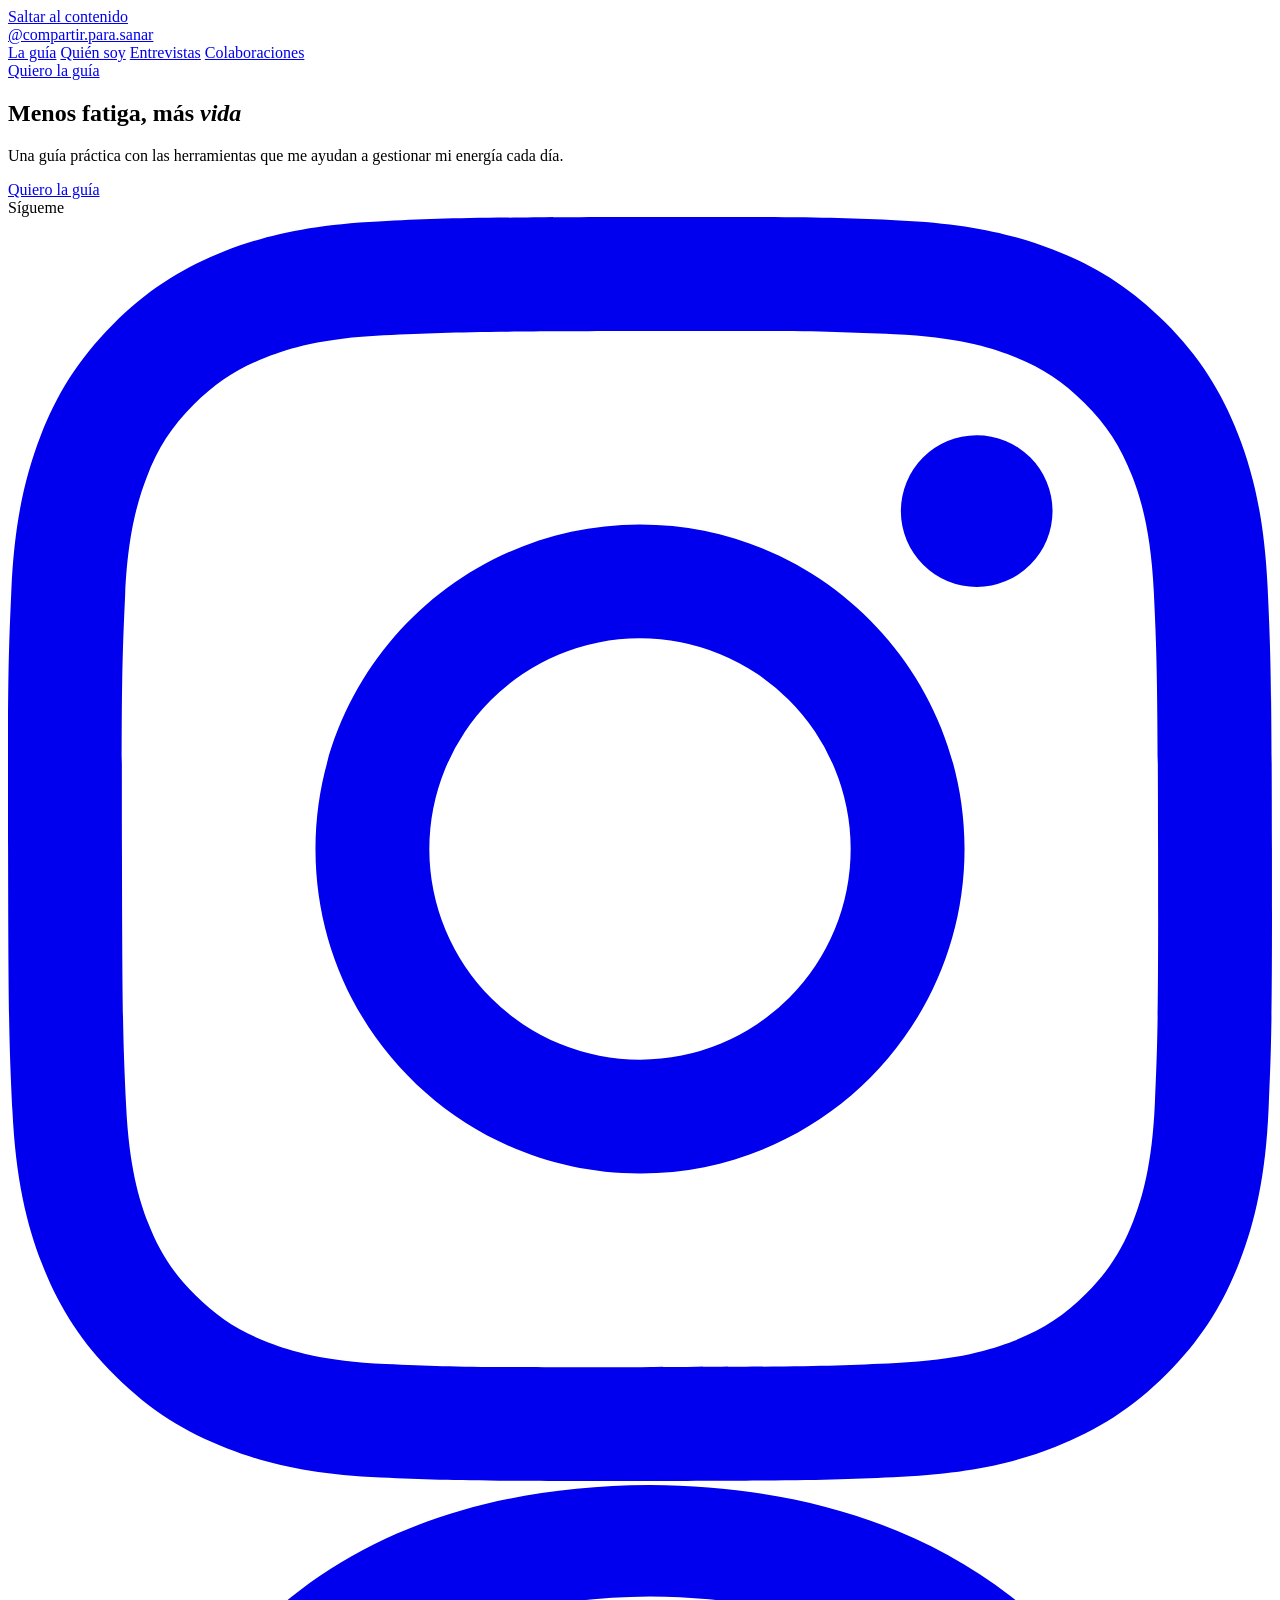
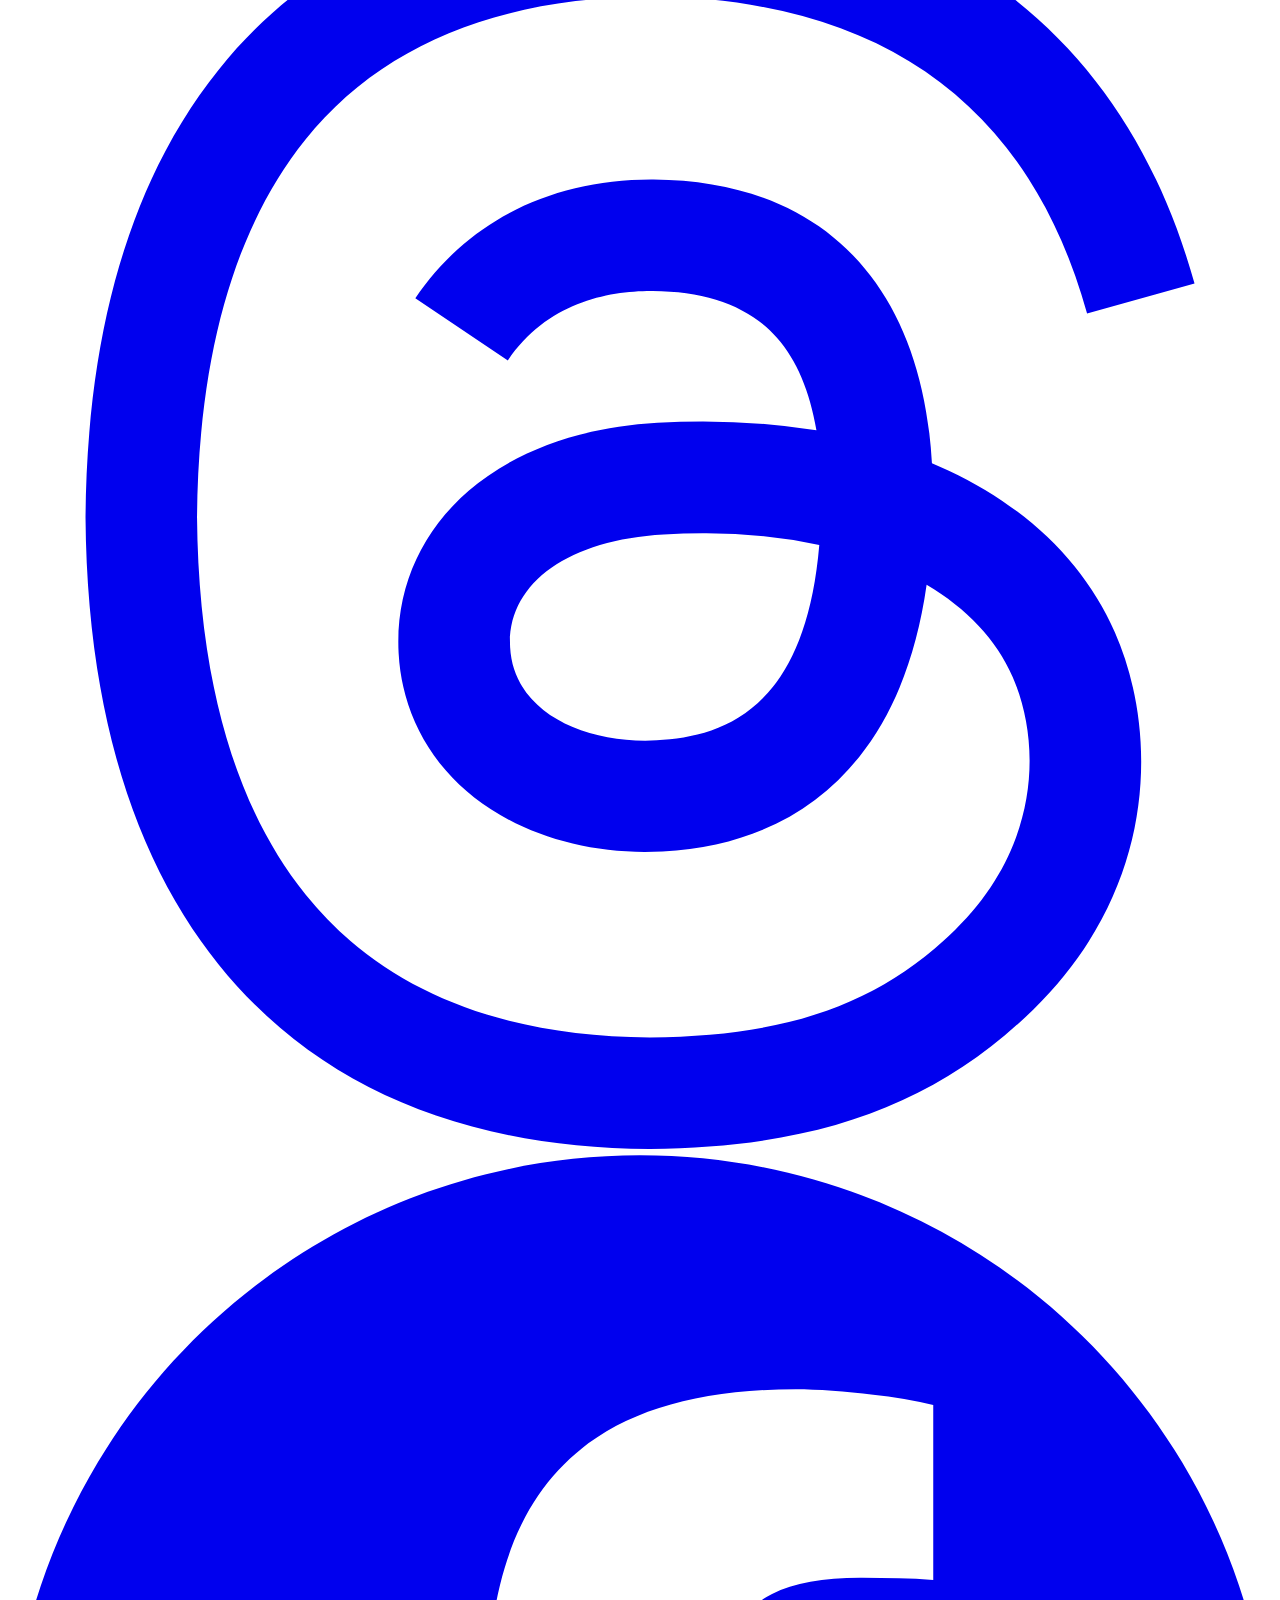
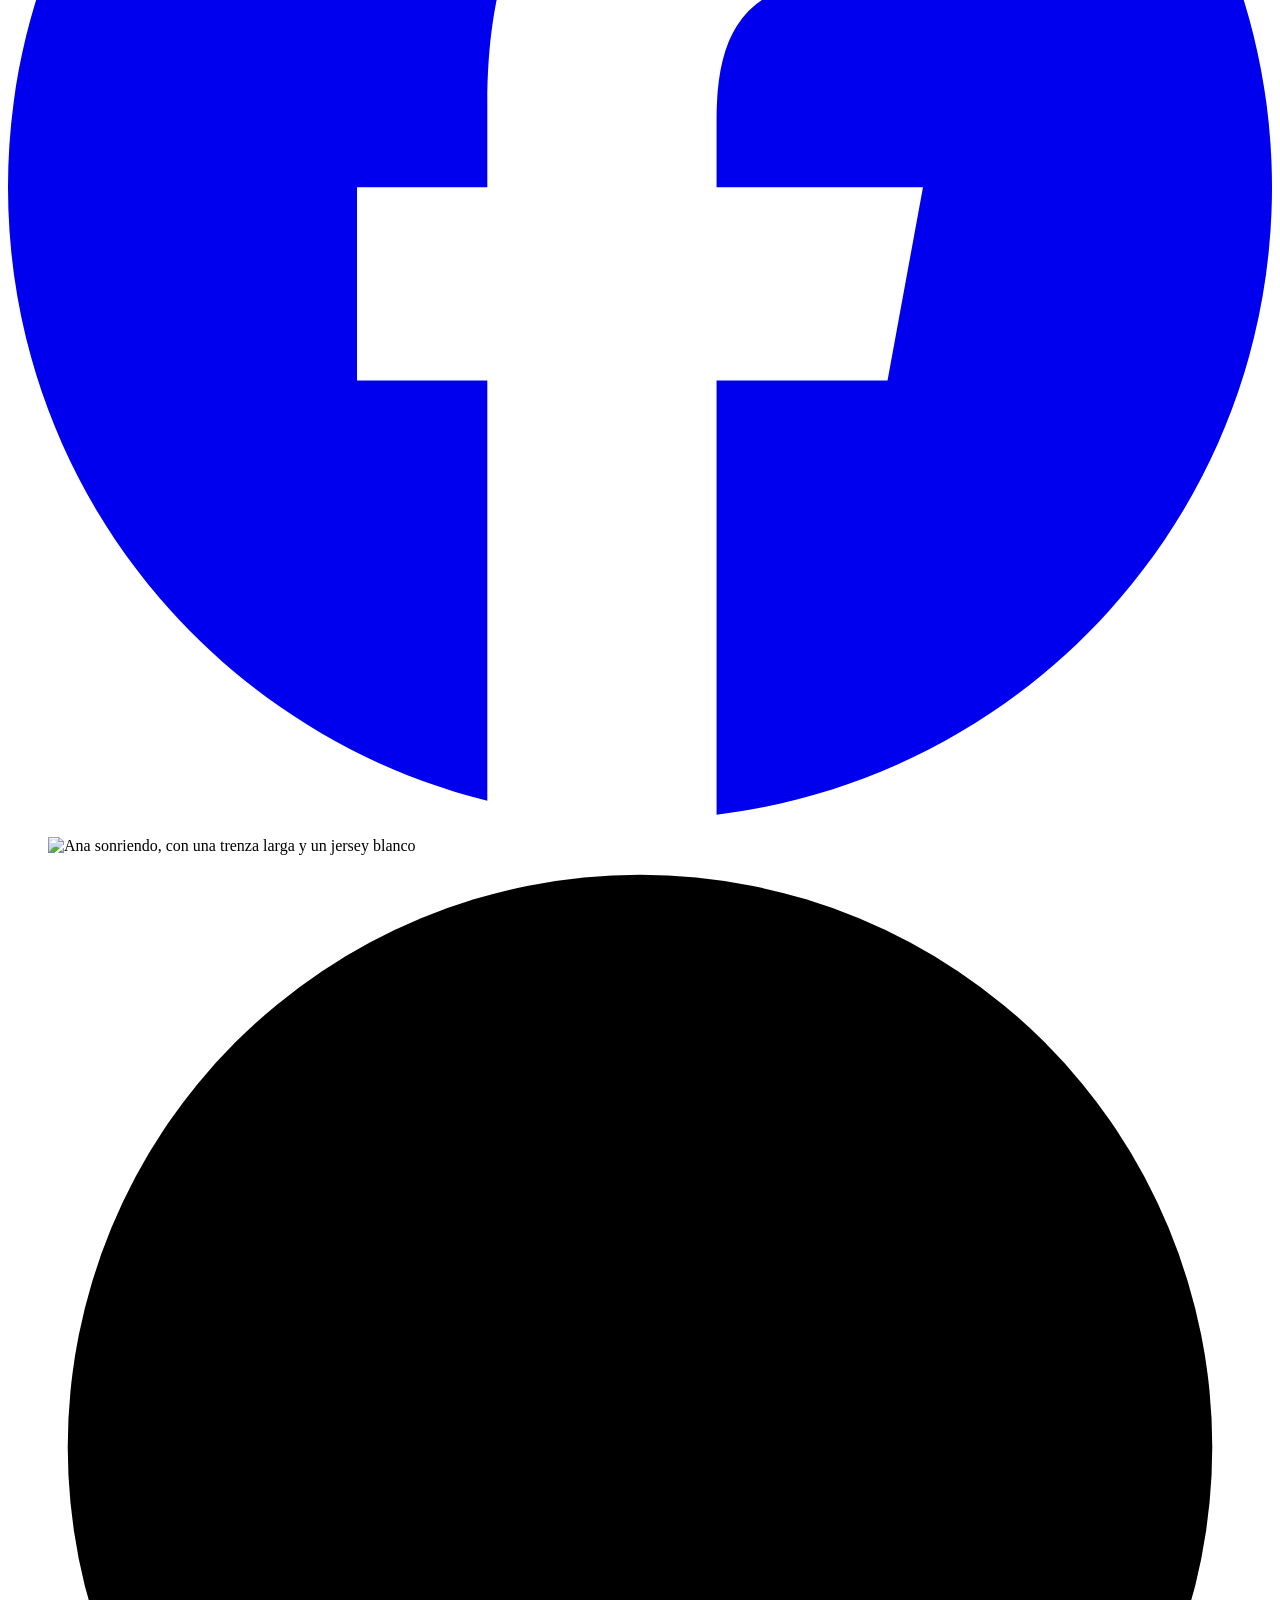
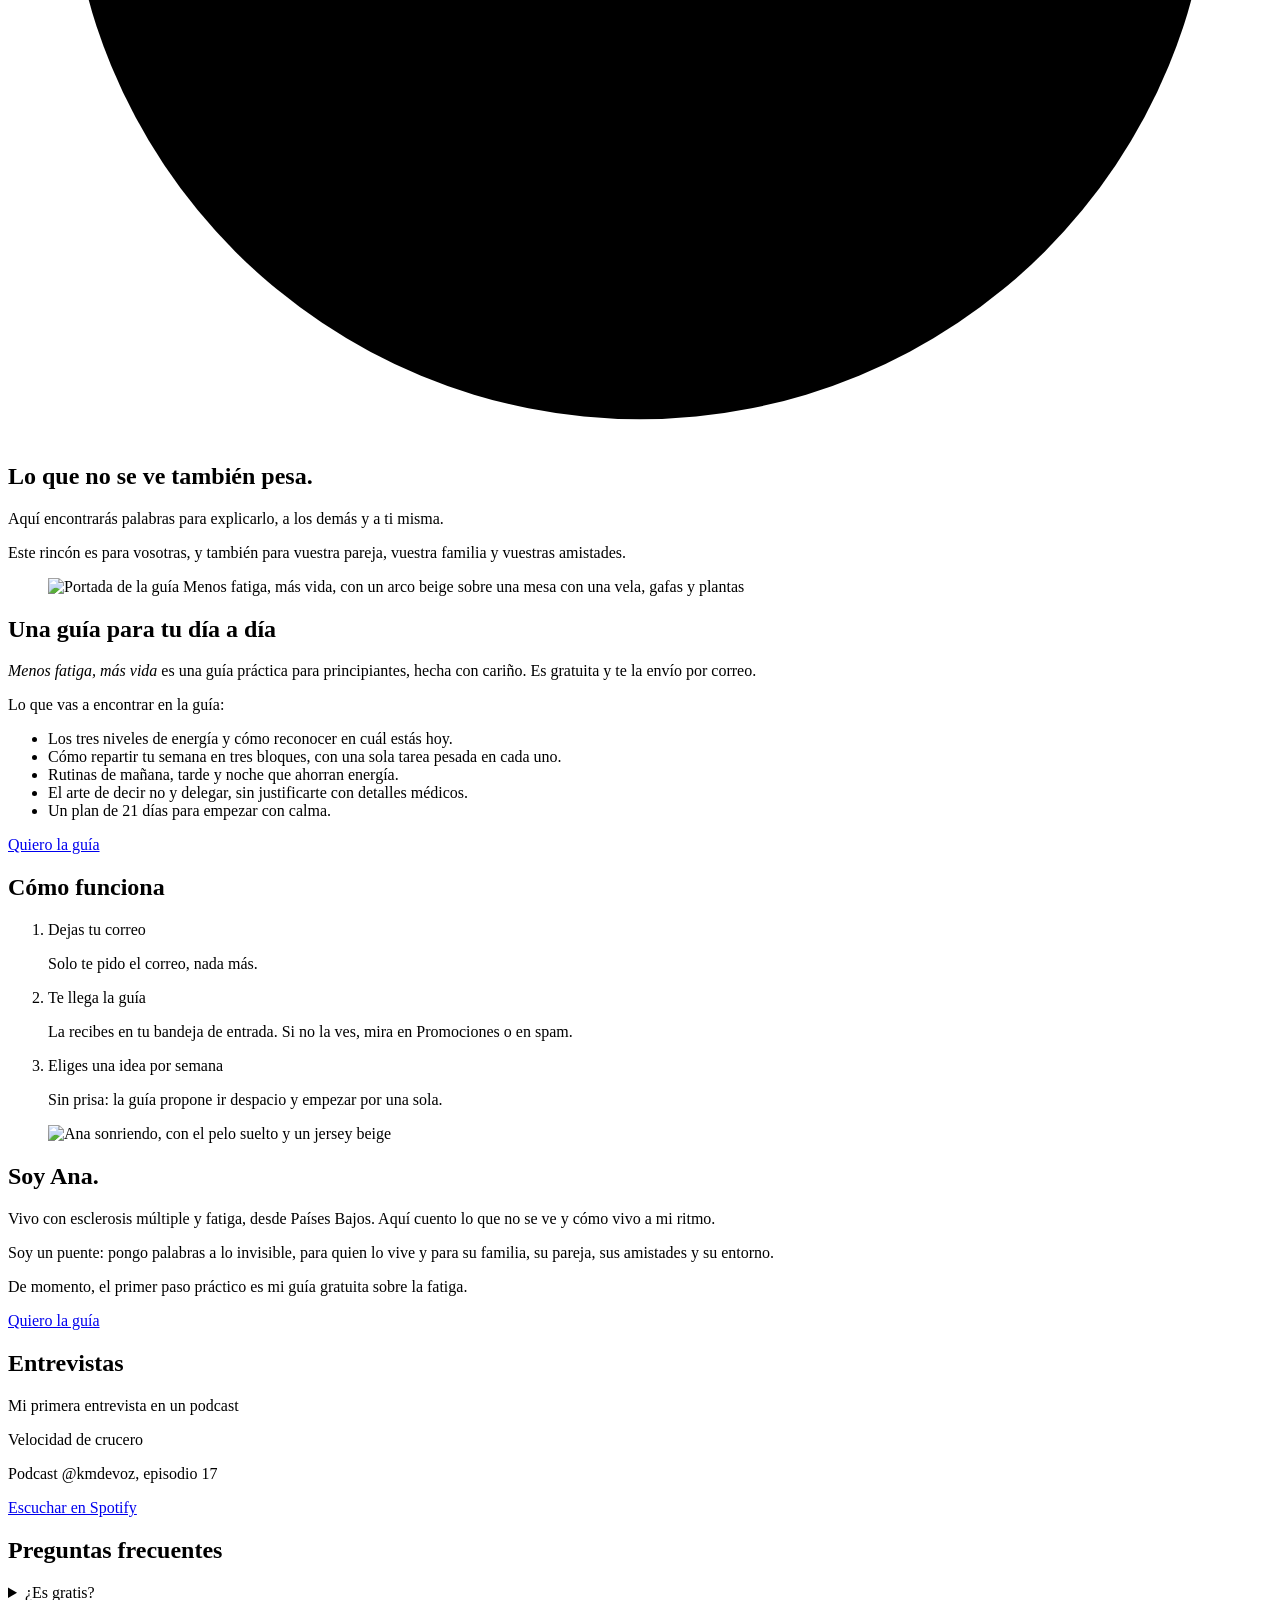
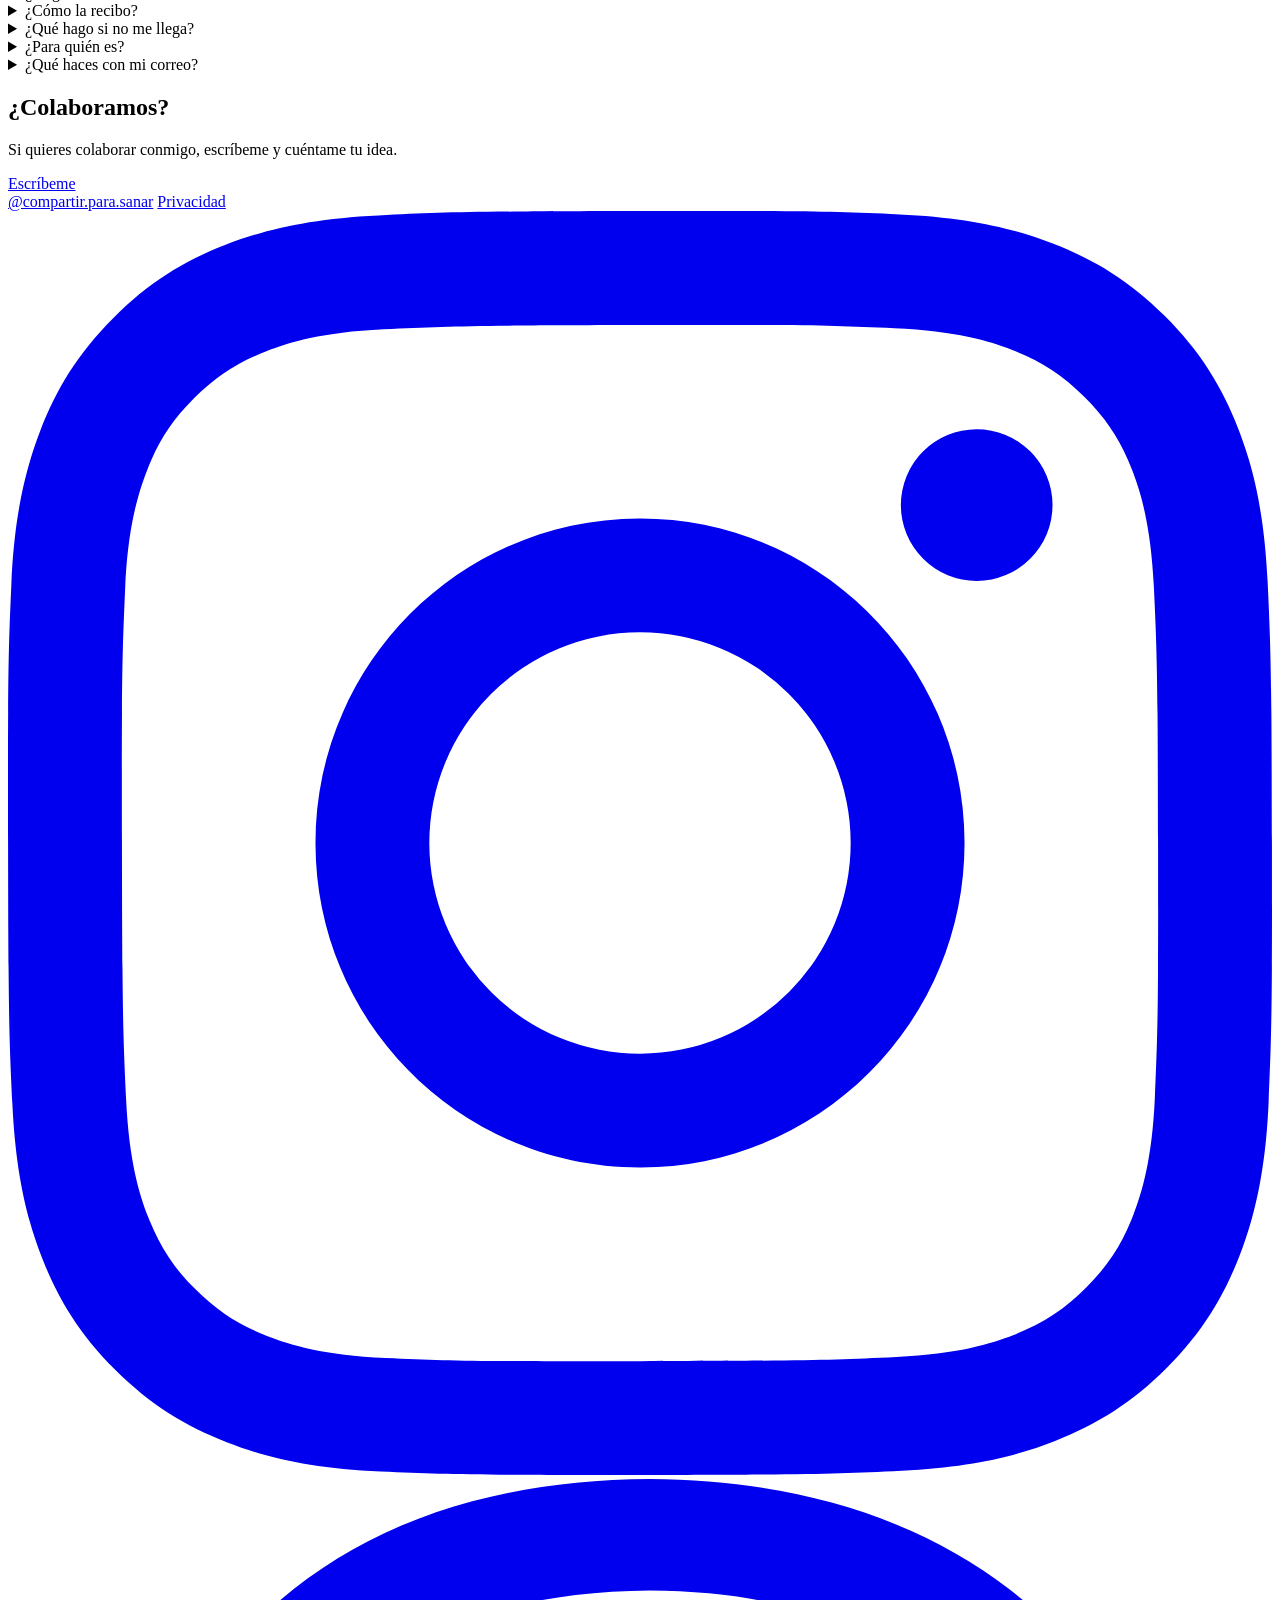
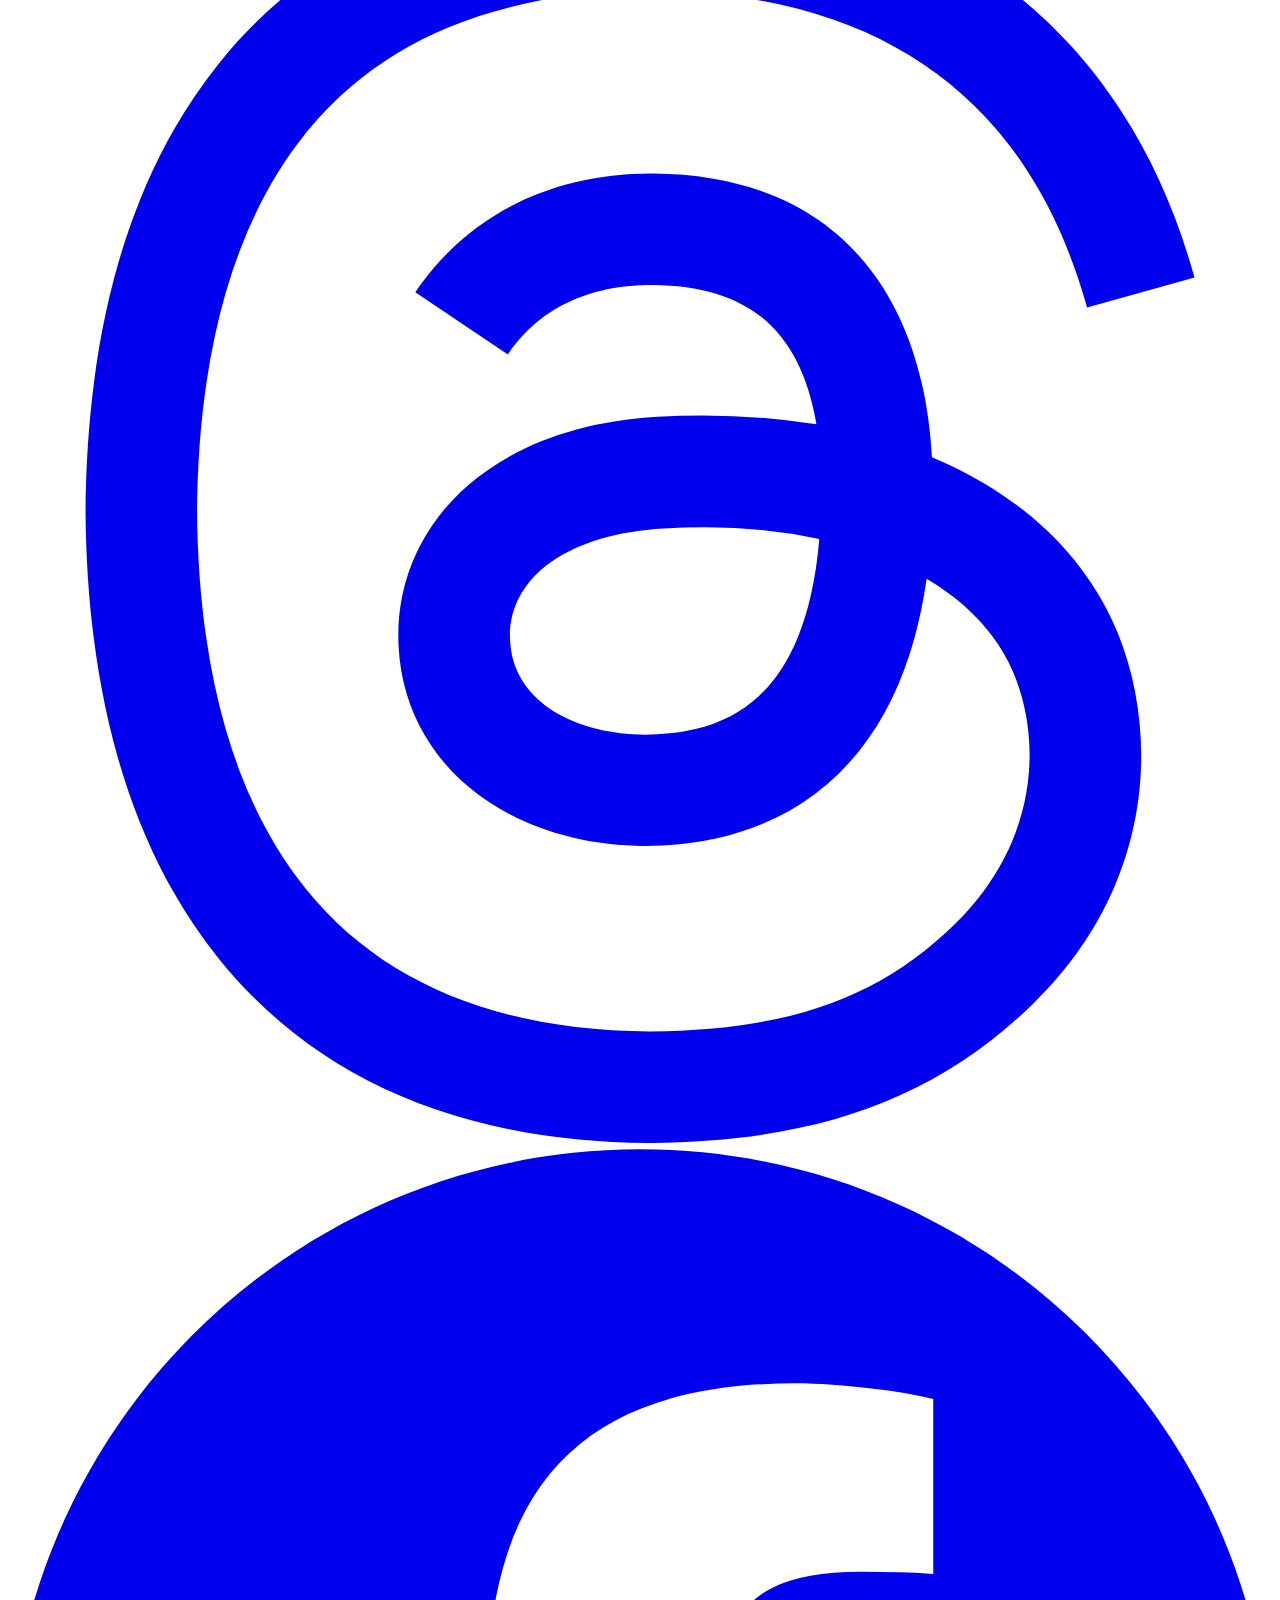
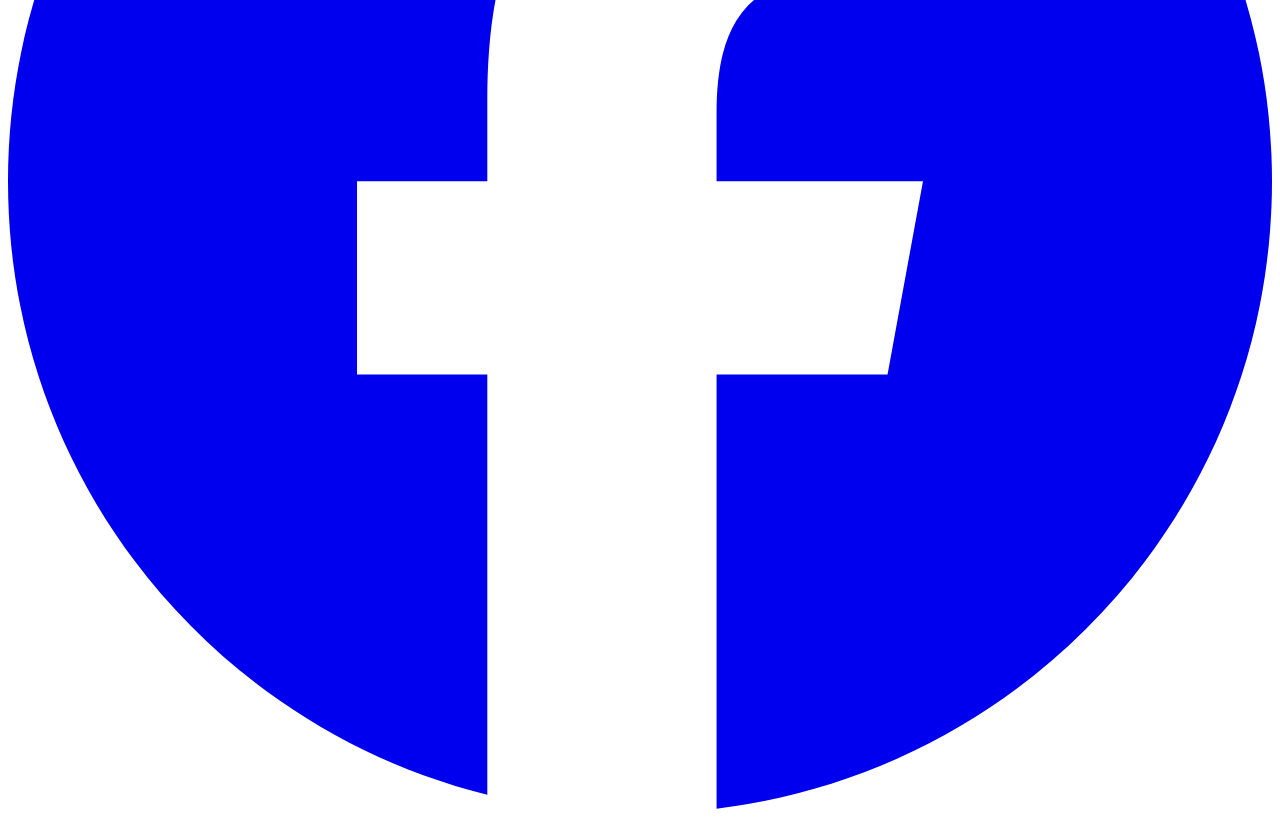
==== index.html @ 969cf3c3 "Add files via upload" ====
<!doctype html>
<html lang="es">
<head>
  <meta charset="utf-8">
  <meta name="viewport" content="width=device-width, initial-scale=1">
  <title>Compartir para sanar: la guía Menos fatiga, más vida</title>
  <meta name="description" content="Una guía práctica con las herramientas que ayudan a Ana a gestionar su energía cada día.">
  <link rel="icon" type="image/svg+xml" href="img/sello.svg">
  <link rel="canonical" href="https://compartirparasanar.github.io/">
  <meta property="og:type" content="website">
  <meta property="og:locale" content="es_ES">
  <meta property="og:site_name" content="Compartir para sanar">
  <meta property="og:title" content="Menos fatiga, más vida">
  <meta property="og:description" content="Una guía práctica con las herramientas que ayudan a Ana a gestionar su energía cada día.">
  <meta property="og:url" content="https://compartirparasanar.github.io/">
  <meta property="og:image" content="https://compartirparasanar.github.io/img/og.jpg">
  <meta property="og:image:alt" content="Ana sonriendo, con una trenza larga y un jersey blanco">
  <meta name="twitter:card" content="summary_large_image">
  <link rel="stylesheet" href="css/styles.css">
</head>
<body>
  <a class="skip-link" href="#contenido" data-skip>Saltar al contenido</a>

  <header class="site-header">
    <div class="container nav-inner">
      <a class="wordmark" href="#inicio" aria-label="@compartir.para.sanar, inicio">@compartir.para.sanar</a>
      <nav class="nav-links" aria-label="Principal">
        <a href="#guia">La guía</a>
        <a href="#quien">Quién soy</a>
        <a href="#entrevistas">Entrevistas</a>
        <a href="#colaboraciones">Colaboraciones</a>
      </nav>
      <a class="btn btn-nav" href="#" data-guia>Quiero la guía</a>
    </div>
  </header>

  <main id="contenido" tabindex="-1">
    <section class="hero" id="inicio">
      <div class="container hero-grid">
        <div class="hero-text">
          <h1>Menos fatiga, más <em>vida</em></h1>
          <p class="lede">Una guía práctica con las herramientas que me ayudan a gestionar mi energía cada día.</p>
          <div class="actions">
            <a class="btn" href="#" data-guia>Quiero la guía</a>
          </div>
          <div class="redes">
            <span class="redes-label">Sígueme</span>
            <a class="red red-instagram" href="https://www.instagram.com/compartir.para.sanar/" data-red="instagram" aria-label="Instagram" target="_blank" rel="noopener noreferrer"><svg class="red-icon" viewBox="0 0 24 24" aria-hidden="true"><path fill="currentColor" d="M7.0301.084c-1.2768.0602-2.1487.264-2.911.5634-.7888.3075-1.4575.72-2.1228 1.3877-.6652.6677-1.075 1.3368-1.3802 2.127-.2954.7638-.4956 1.6365-.552 2.914-.0564 1.2775-.0689 1.6882-.0626 4.947.0062 3.2586.0206 3.6671.0825 4.9473.061 1.2765.264 2.1482.5635 2.9107.308.7889.72 1.4573 1.388 2.1228.6679.6655 1.3365 1.0743 2.1285 1.38.7632.295 1.6361.4961 2.9134.552 1.2773.056 1.6884.069 4.9462.0627 3.2578-.0062 3.668-.0207 4.9478-.0814 1.28-.0607 2.147-.2652 2.9098-.5633.7889-.3086 1.4578-.72 2.1228-1.3881.665-.6682 1.0745-1.3378 1.3795-2.1284.2957-.7632.4966-1.636.552-2.9124.056-1.2809.0692-1.6898.063-4.948-.0063-3.2583-.021-3.6668-.0817-4.9465-.0607-1.2797-.264-2.1487-.5633-2.9117-.3084-.7889-.72-1.4568-1.3876-2.1228C21.2982 1.33 20.628.9208 19.8378.6165 19.074.321 18.2017.1197 16.9244.0645 15.6471.0093 15.236-.005 11.977.0014 8.718.0076 8.31.0215 7.0301.0839m.1402 21.6932c-1.17-.0509-1.8053-.2453-2.2287-.408-.5606-.216-.96-.4771-1.3819-.895-.422-.4178-.6811-.8186-.9-1.378-.1644-.4234-.3624-1.058-.4171-2.228-.0595-1.2645-.072-1.6442-.079-4.848-.007-3.2037.0053-3.583.0607-4.848.05-1.169.2456-1.805.408-2.2282.216-.5613.4762-.96.895-1.3816.4188-.4217.8184-.6814 1.3783-.9003.423-.1651 1.0575-.3614 2.227-.4171 1.2655-.06 1.6447-.072 4.848-.079 3.2033-.007 3.5835.005 4.8495.0608 1.169.0508 1.8053.2445 2.228.408.5608.216.96.4754 1.3816.895.4217.4194.6816.8176.9005 1.3787.1653.4217.3617 1.056.4169 2.2263.0602 1.2655.0739 1.645.0796 4.848.0058 3.203-.0055 3.5834-.061 4.848-.051 1.17-.245 1.8055-.408 2.2294-.216.5604-.4763.96-.8954 1.3814-.419.4215-.8181.6811-1.3783.9-.4224.1649-1.0577.3617-2.2262.4174-1.2656.0595-1.6448.072-4.8493.079-3.2045.007-3.5825-.006-4.848-.0608M16.953 5.5864A1.44 1.44 0 1 0 18.39 4.144a1.44 1.44 0 0 0-1.437 1.4424M5.8385 12.012c.0067 3.4032 2.7706 6.1557 6.173 6.1493 3.4026-.0065 6.157-2.7701 6.1506-6.1733-.0065-3.4032-2.771-6.1565-6.174-6.1498-3.403.0067-6.156 2.771-6.1496 6.1738M8 12.0077a4 4 0 1 1 4.008 3.9921A3.9996 3.9996 0 0 1 8 12.0077"/></svg></a>
            <a class="red red-threads" href="#" data-red="threads" aria-label="Threads"><svg class="red-icon" viewBox="0 0 24 24" aria-hidden="true"><path fill="currentColor" d="M12.186 24h-.007c-3.581-.024-6.334-1.205-8.184-3.509C2.35 18.44 1.5 15.586 1.472 12.01v-.017c.03-3.579.879-6.43 2.525-8.482C5.845 1.205 8.6.024 12.18 0h.014c2.746.02 5.043.725 6.826 2.098 1.677 1.29 2.858 3.13 3.509 5.467l-2.04.569c-1.104-3.96-3.898-5.984-8.304-6.015-2.91.022-5.11.936-6.54 2.717C4.307 6.504 3.616 8.914 3.589 12c.027 3.086.718 5.496 2.057 7.164 1.43 1.783 3.631 2.698 6.54 2.717 2.623-.02 4.358-.631 5.8-2.045 1.647-1.613 1.618-3.593 1.09-4.798-.31-.71-.873-1.3-1.634-1.75-.192 1.352-.622 2.446-1.284 3.272-.886 1.102-2.14 1.704-3.73 1.79-1.202.065-2.361-.218-3.259-.801-1.063-.689-1.685-1.74-1.752-2.964-.065-1.19.408-2.285 1.33-3.082.88-.76 2.119-1.207 3.583-1.291a13.853 13.853 0 0 1 3.02.142c-.126-.742-.375-1.332-.75-1.757-.513-.586-1.308-.883-2.359-.89h-.029c-.844 0-1.992.232-2.721 1.32L7.734 7.847c.98-1.454 2.568-2.256 4.478-2.256h.044c3.194.02 5.097 1.975 5.287 5.388.108.046.216.094.321.142 1.49.7 2.58 1.761 3.154 3.07.797 1.82.871 4.79-1.548 7.158-1.85 1.81-4.094 2.628-7.277 2.65Zm1.003-11.69c-.242 0-.487.007-.739.021-1.836.103-2.98.946-2.916 2.143.067 1.256 1.452 1.839 2.784 1.767 1.224-.065 2.818-.543 3.086-3.71a10.5 10.5 0 0 0-2.215-.221z"/></svg></a>
            <a class="red red-facebook" href="#" data-red="facebook" aria-label="Facebook"><svg class="red-icon" viewBox="0 0 24 24" aria-hidden="true"><path fill="currentColor" d="M9.101 23.691v-7.98H6.627v-3.667h2.474v-1.58c0-4.085 1.848-5.978 5.858-5.978.401 0 .955.042 1.468.103a8.68 8.68 0 0 1 1.141.195v3.325a8.623 8.623 0 0 0-.653-.036 26.805 26.805 0 0 0-.733-.009c-.707 0-1.259.096-1.675.309a1.686 1.686 0 0 0-.679.622c-.258.42-.374.995-.374 1.752v1.297h3.919l-.386 2.103-.287 1.564h-3.246v8.245C19.396 23.238 24 18.179 24 12.044c0-6.627-5.373-12-12-12s-12 5.373-12 12c0 5.628 3.874 10.35 9.101 11.647Z"/></svg></a>
          </div>
        </div>
        <figure class="hero-photo">
          <img src="img/ana.jpg" width="1050" height="1400" alt="Ana sonriendo, con una trenza larga y un jersey blanco">
          <svg class="seal" viewBox="0 0 240 240" role="img" aria-label="Sello de Compartir para sanar">
            <circle cx="120" cy="120" r="116" fill="var(--color-accent)"/>
            <circle cx="120" cy="120" r="108" fill="none" stroke="var(--color-paper)" stroke-width="1.5" opacity="0.7"/>
            <circle cx="120" cy="120" r="46" fill="var(--color-paper)"/>
            <defs><path id="sello-aro" d="M 42,120 A 78,78 0 1 1 198,120 A 78,78 0 1 1 42,120"/></defs>
            <text class="seal-text" fill="var(--color-paper)"><textPath href="#sello-aro" textLength="478" lengthAdjust="spacing">compartir • para • sanar •</textPath></text>
          </svg>
        </figure>
      </div>
    </section>

    <section class="section" id="palabras">
      <div class="container split">
        <h2>Lo que no se ve también pesa.</h2>
        <div class="split-text">
          <p>Aquí encontrarás palabras para explicarlo, a los demás y a ti misma.</p>
          <p>Este rincón es para vosotras, y también para vuestra pareja, vuestra familia y vuestras amistades.</p>
        </div>
      </div>
    </section>

    <section class="section section-tint" id="guia">
      <div class="container split split-media">
        <figure class="cover">
          <img src="img/guia.jpg" width="713" height="1000" alt="Portada de la guía Menos fatiga, más vida, con un arco beige sobre una mesa con una vela, gafas y plantas" loading="lazy">
        </figure>
        <div class="split-text">
          <h2>Una guía para tu día a día</h2>
          <p><em class="plain">Menos fatiga, más vida</em> es una guía práctica para principiantes, hecha con cariño. Es gratuita y te la envío por correo.</p>
          <p class="guide-intro">Lo que vas a encontrar en la guía:</p>
          <ul class="guide-list">
            <li>Los tres niveles de energía y cómo reconocer en cuál estás hoy.</li>
            <li>Cómo repartir tu semana en tres bloques, con una sola tarea pesada en cada uno.</li>
            <li>Rutinas de mañana, tarde y noche que ahorran energía.</li>
            <li>El arte de decir no y delegar, sin justificarte con detalles médicos.</li>
            <li>Un plan de 21 días para empezar con calma.</li>
          </ul>
          <a class="btn" href="#" data-guia>Quiero la guía</a>
        </div>
      </div>
    </section>

        <section class="section" id="como-funciona">
      <div class="container split split-faq">
        <h2>Cómo funciona</h2>
        <ol class="steps">
          <li>
            <div>
              <p class="step-title">Dejas tu correo</p>
              <p>Solo te pido el correo, nada más.</p>
            </div>
          </li>
          <li>
            <div>
              <p class="step-title">Te llega la guía</p>
              <p>La recibes en tu bandeja de entrada. Si no la ves, mira en Promociones o en spam.</p>
            </div>
          </li>
          <li>
            <div>
              <p class="step-title">Eliges una idea por semana</p>
              <p>Sin prisa: la guía propone ir despacio y empezar por una sola.</p>
            </div>
          </li>
        </ol>
      </div>
    </section>

<section class="section section-tint" id="quien">
      <div class="container split split-media">
        <figure class="portrait">
          <img src="img/ana-quien.jpg" width="825" height="1100" alt="Ana sonriendo, con el pelo suelto y un jersey beige" loading="lazy">
        </figure>
        <div class="split-text">
          <h2>Soy Ana.</h2>
          <p>Vivo con esclerosis múltiple y fatiga, desde Países Bajos. Aquí cuento lo que no se ve y cómo vivo a mi ritmo.</p>
          <p>Soy un puente: pongo palabras a lo invisible, para quien lo vive y para su familia, su pareja, sus amistades y su entorno.</p>
          <p>De momento, el primer paso práctico es mi guía gratuita sobre la fatiga.</p>
          <div class="about-foot">
            <a class="btn" href="#" data-guia>Quiero la guía</a>
          </div>
        </div>
      </div>
    </section>

    <section class="section" id="entrevistas">
      <div class="container split">
        <h2>Entrevistas</h2>
        <div class="interview">
          <p class="interview-kicker">Mi primera entrevista en un podcast</p>
          <p class="interview-title">Velocidad de crucero</p>
          <p class="interview-meta">Podcast @kmdevoz, episodio 17</p>
          <a class="btn" href="https://open.spotify.com/episode/1XiyVhtUyqzGUq3tpL8u3F" target="_blank" rel="noopener noreferrer">Escuchar en Spotify</a>
        </div>
      </div>
    </section>

        <section class="section section-tint" id="preguntas">
      <div class="container split split-faq">
        <h2>Preguntas frecuentes</h2>
        <div class="faq">
          <details>
            <summary>¿Es gratis?</summary>
            <p>Sí. La guía es gratuita y solo te pido tu correo.</p>
          </details>
          <details>
            <summary>¿Cómo la recibo?</summary>
            <p>Por correo electrónico, en unos minutos después de apuntarte.</p>
          </details>
          <details>
            <summary>¿Qué hago si no me llega?</summary>
            <p>Mira en Promociones y en spam. Si sigue sin aparecer, <a class="link-inline" href="#" data-mailto>escríbeme</a>.</p>
          </details>
          <details>
            <summary>¿Para quién es?</summary>
            <p>Para quien vive con fatiga, por una enfermedad crónica o invisible, y para quien la acompaña. Está pensada para principiantes.</p>
          </details>
          <details>
            <summary>¿Qué haces con mi correo?</summary>
            <p>Solo lo uso para enviarte la guía y, si lo aceptas, mis mensajes. No lo cedo a nadie.</p>
          </details>
        </div>
      </div>
    </section>

<section class="colabora" id="colaboraciones">
      <div class="container colabora-grid">
        <h2>¿Colaboramos?</h2>
        <div class="colabora-text">
          <p>Si quieres colaborar conmigo, escríbeme y cuéntame tu idea.</p>
          <a class="btn" href="#" data-email>Escríbeme</a>
        </div>
      </div>
    </section>
    <!-- RECURSOS (más adelante): añade aquí una sección nueva con id="recursos" y un enlace en la cabecera. Sin ventas por ahora. -->
  </main>

  <footer class="site-footer">
    <div class="container footer-inner">
      <div class="footer-brand">
        <a class="wordmark" href="#inicio" aria-label="@compartir.para.sanar, inicio">@compartir.para.sanar</a>
        <a class="link" href="privacidad.html">Privacidad</a>
      </div>
      <div class="redes">
        <a class="red red-instagram" href="https://www.instagram.com/compartir.para.sanar/" data-red="instagram" aria-label="Instagram" target="_blank" rel="noopener noreferrer"><svg class="red-icon" viewBox="0 0 24 24" aria-hidden="true"><path fill="currentColor" d="M7.0301.084c-1.2768.0602-2.1487.264-2.911.5634-.7888.3075-1.4575.72-2.1228 1.3877-.6652.6677-1.075 1.3368-1.3802 2.127-.2954.7638-.4956 1.6365-.552 2.914-.0564 1.2775-.0689 1.6882-.0626 4.947.0062 3.2586.0206 3.6671.0825 4.9473.061 1.2765.264 2.1482.5635 2.9107.308.7889.72 1.4573 1.388 2.1228.6679.6655 1.3365 1.0743 2.1285 1.38.7632.295 1.6361.4961 2.9134.552 1.2773.056 1.6884.069 4.9462.0627 3.2578-.0062 3.668-.0207 4.9478-.0814 1.28-.0607 2.147-.2652 2.9098-.5633.7889-.3086 1.4578-.72 2.1228-1.3881.665-.6682 1.0745-1.3378 1.3795-2.1284.2957-.7632.4966-1.636.552-2.9124.056-1.2809.0692-1.6898.063-4.948-.0063-3.2583-.021-3.6668-.0817-4.9465-.0607-1.2797-.264-2.1487-.5633-2.9117-.3084-.7889-.72-1.4568-1.3876-2.1228C21.2982 1.33 20.628.9208 19.8378.6165 19.074.321 18.2017.1197 16.9244.0645 15.6471.0093 15.236-.005 11.977.0014 8.718.0076 8.31.0215 7.0301.0839m.1402 21.6932c-1.17-.0509-1.8053-.2453-2.2287-.408-.5606-.216-.96-.4771-1.3819-.895-.422-.4178-.6811-.8186-.9-1.378-.1644-.4234-.3624-1.058-.4171-2.228-.0595-1.2645-.072-1.6442-.079-4.848-.007-3.2037.0053-3.583.0607-4.848.05-1.169.2456-1.805.408-2.2282.216-.5613.4762-.96.895-1.3816.4188-.4217.8184-.6814 1.3783-.9003.423-.1651 1.0575-.3614 2.227-.4171 1.2655-.06 1.6447-.072 4.848-.079 3.2033-.007 3.5835.005 4.8495.0608 1.169.0508 1.8053.2445 2.228.408.5608.216.96.4754 1.3816.895.4217.4194.6816.8176.9005 1.3787.1653.4217.3617 1.056.4169 2.2263.0602 1.2655.0739 1.645.0796 4.848.0058 3.203-.0055 3.5834-.061 4.848-.051 1.17-.245 1.8055-.408 2.2294-.216.5604-.4763.96-.8954 1.3814-.419.4215-.8181.6811-1.3783.9-.4224.1649-1.0577.3617-2.2262.4174-1.2656.0595-1.6448.072-4.8493.079-3.2045.007-3.5825-.006-4.848-.0608M16.953 5.5864A1.44 1.44 0 1 0 18.39 4.144a1.44 1.44 0 0 0-1.437 1.4424M5.8385 12.012c.0067 3.4032 2.7706 6.1557 6.173 6.1493 3.4026-.0065 6.157-2.7701 6.1506-6.1733-.0065-3.4032-2.771-6.1565-6.174-6.1498-3.403.0067-6.156 2.771-6.1496 6.1738M8 12.0077a4 4 0 1 1 4.008 3.9921A3.9996 3.9996 0 0 1 8 12.0077"/></svg></a>
        <a class="red red-threads" href="#" data-red="threads" aria-label="Threads"><svg class="red-icon" viewBox="0 0 24 24" aria-hidden="true"><path fill="currentColor" d="M12.186 24h-.007c-3.581-.024-6.334-1.205-8.184-3.509C2.35 18.44 1.5 15.586 1.472 12.01v-.017c.03-3.579.879-6.43 2.525-8.482C5.845 1.205 8.6.024 12.18 0h.014c2.746.02 5.043.725 6.826 2.098 1.677 1.29 2.858 3.13 3.509 5.467l-2.04.569c-1.104-3.96-3.898-5.984-8.304-6.015-2.91.022-5.11.936-6.54 2.717C4.307 6.504 3.616 8.914 3.589 12c.027 3.086.718 5.496 2.057 7.164 1.43 1.783 3.631 2.698 6.54 2.717 2.623-.02 4.358-.631 5.8-2.045 1.647-1.613 1.618-3.593 1.09-4.798-.31-.71-.873-1.3-1.634-1.75-.192 1.352-.622 2.446-1.284 3.272-.886 1.102-2.14 1.704-3.73 1.79-1.202.065-2.361-.218-3.259-.801-1.063-.689-1.685-1.74-1.752-2.964-.065-1.19.408-2.285 1.33-3.082.88-.76 2.119-1.207 3.583-1.291a13.853 13.853 0 0 1 3.02.142c-.126-.742-.375-1.332-.75-1.757-.513-.586-1.308-.883-2.359-.89h-.029c-.844 0-1.992.232-2.721 1.32L7.734 7.847c.98-1.454 2.568-2.256 4.478-2.256h.044c3.194.02 5.097 1.975 5.287 5.388.108.046.216.094.321.142 1.49.7 2.58 1.761 3.154 3.07.797 1.82.871 4.79-1.548 7.158-1.85 1.81-4.094 2.628-7.277 2.65Zm1.003-11.69c-.242 0-.487.007-.739.021-1.836.103-2.98.946-2.916 2.143.067 1.256 1.452 1.839 2.784 1.767 1.224-.065 2.818-.543 3.086-3.71a10.5 10.5 0 0 0-2.215-.221z"/></svg></a>
        <a class="red red-facebook" href="#" data-red="facebook" aria-label="Facebook"><svg class="red-icon" viewBox="0 0 24 24" aria-hidden="true"><path fill="currentColor" d="M9.101 23.691v-7.98H6.627v-3.667h2.474v-1.58c0-4.085 1.848-5.978 5.858-5.978.401 0 .955.042 1.468.103a8.68 8.68 0 0 1 1.141.195v3.325a8.623 8.623 0 0 0-.653-.036 26.805 26.805 0 0 0-.733-.009c-.707 0-1.259.096-1.675.309a1.686 1.686 0 0 0-.679.622c-.258.42-.374.995-.374 1.752v1.297h3.919l-.386 2.103-.287 1.564h-3.246v8.245C19.396 23.238 24 18.179 24 12.044c0-6.627-5.373-12-12-12s-12 5.373-12 12c0 5.628 3.874 10.35 9.101 11.647Z"/></svg></a>
      </div>
    </div>
  </footer>

  <script src="js/main.js" defer></script>
</body>
</html>
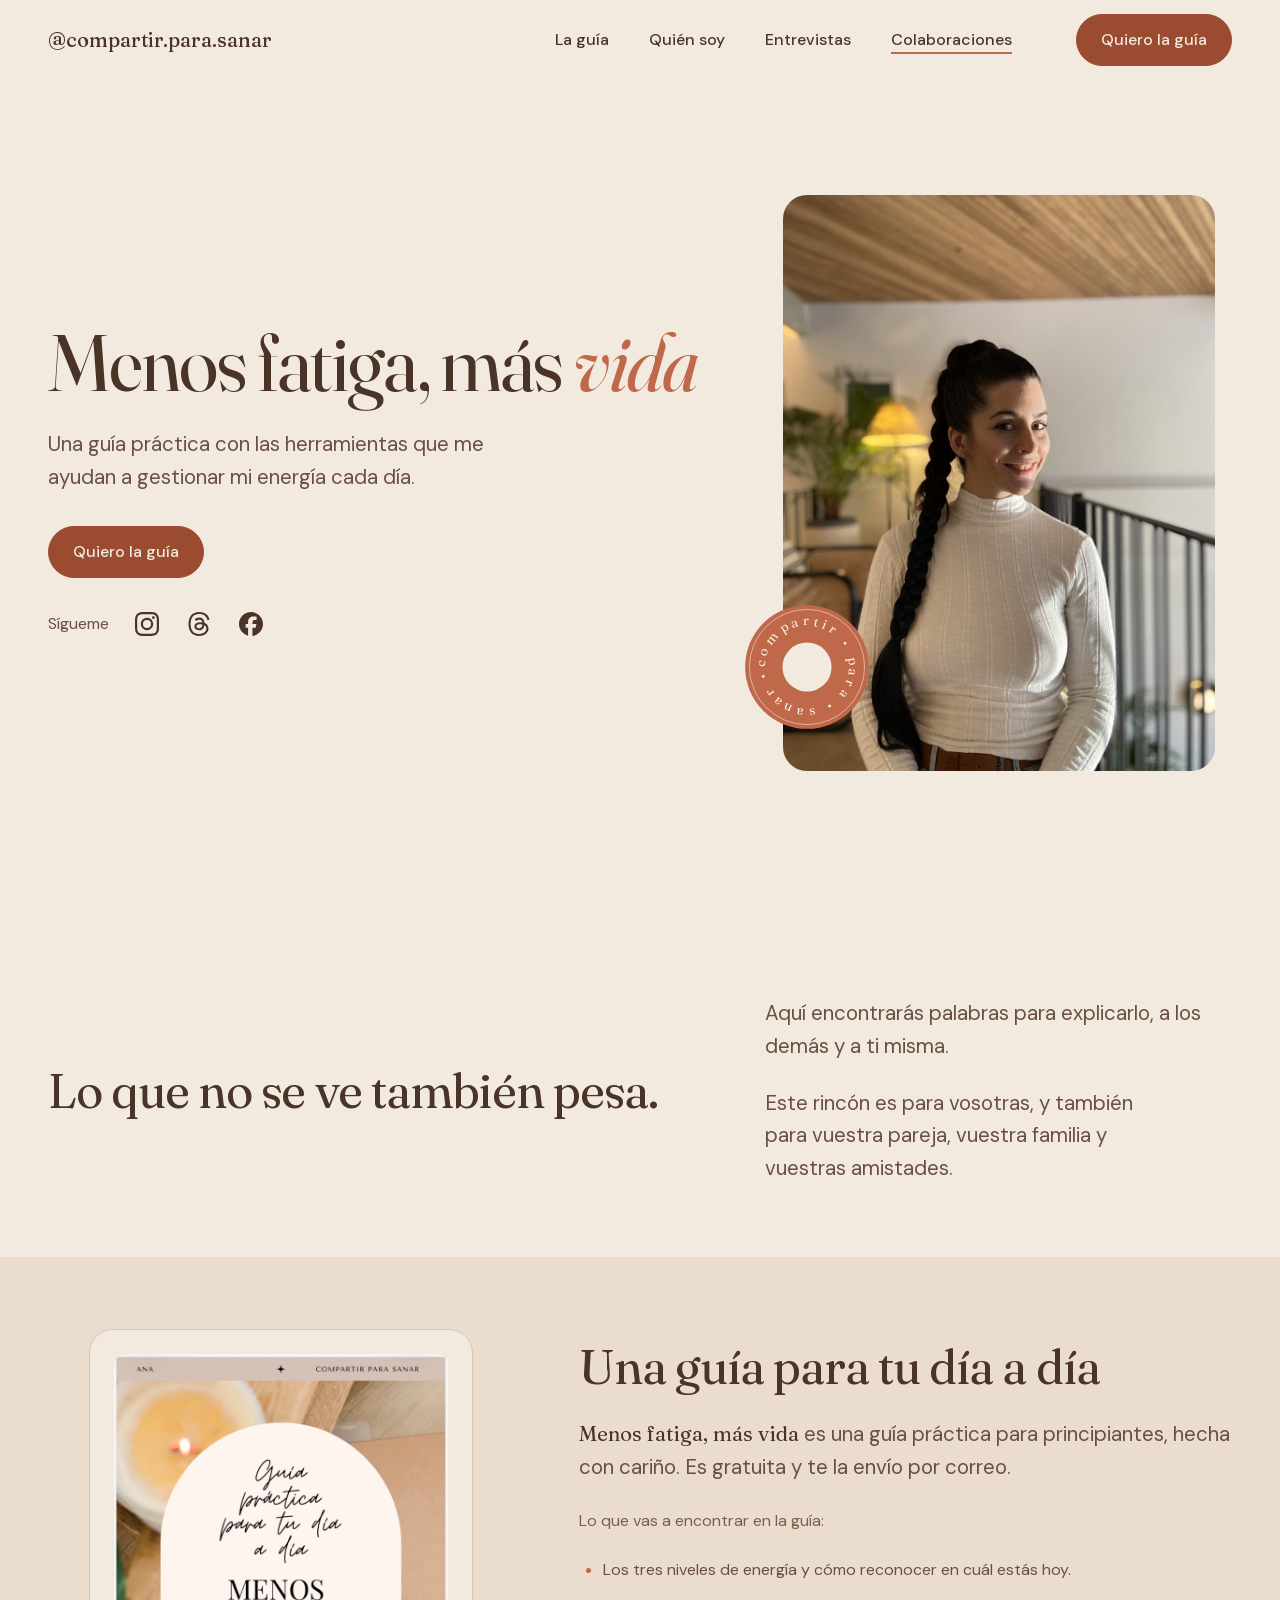
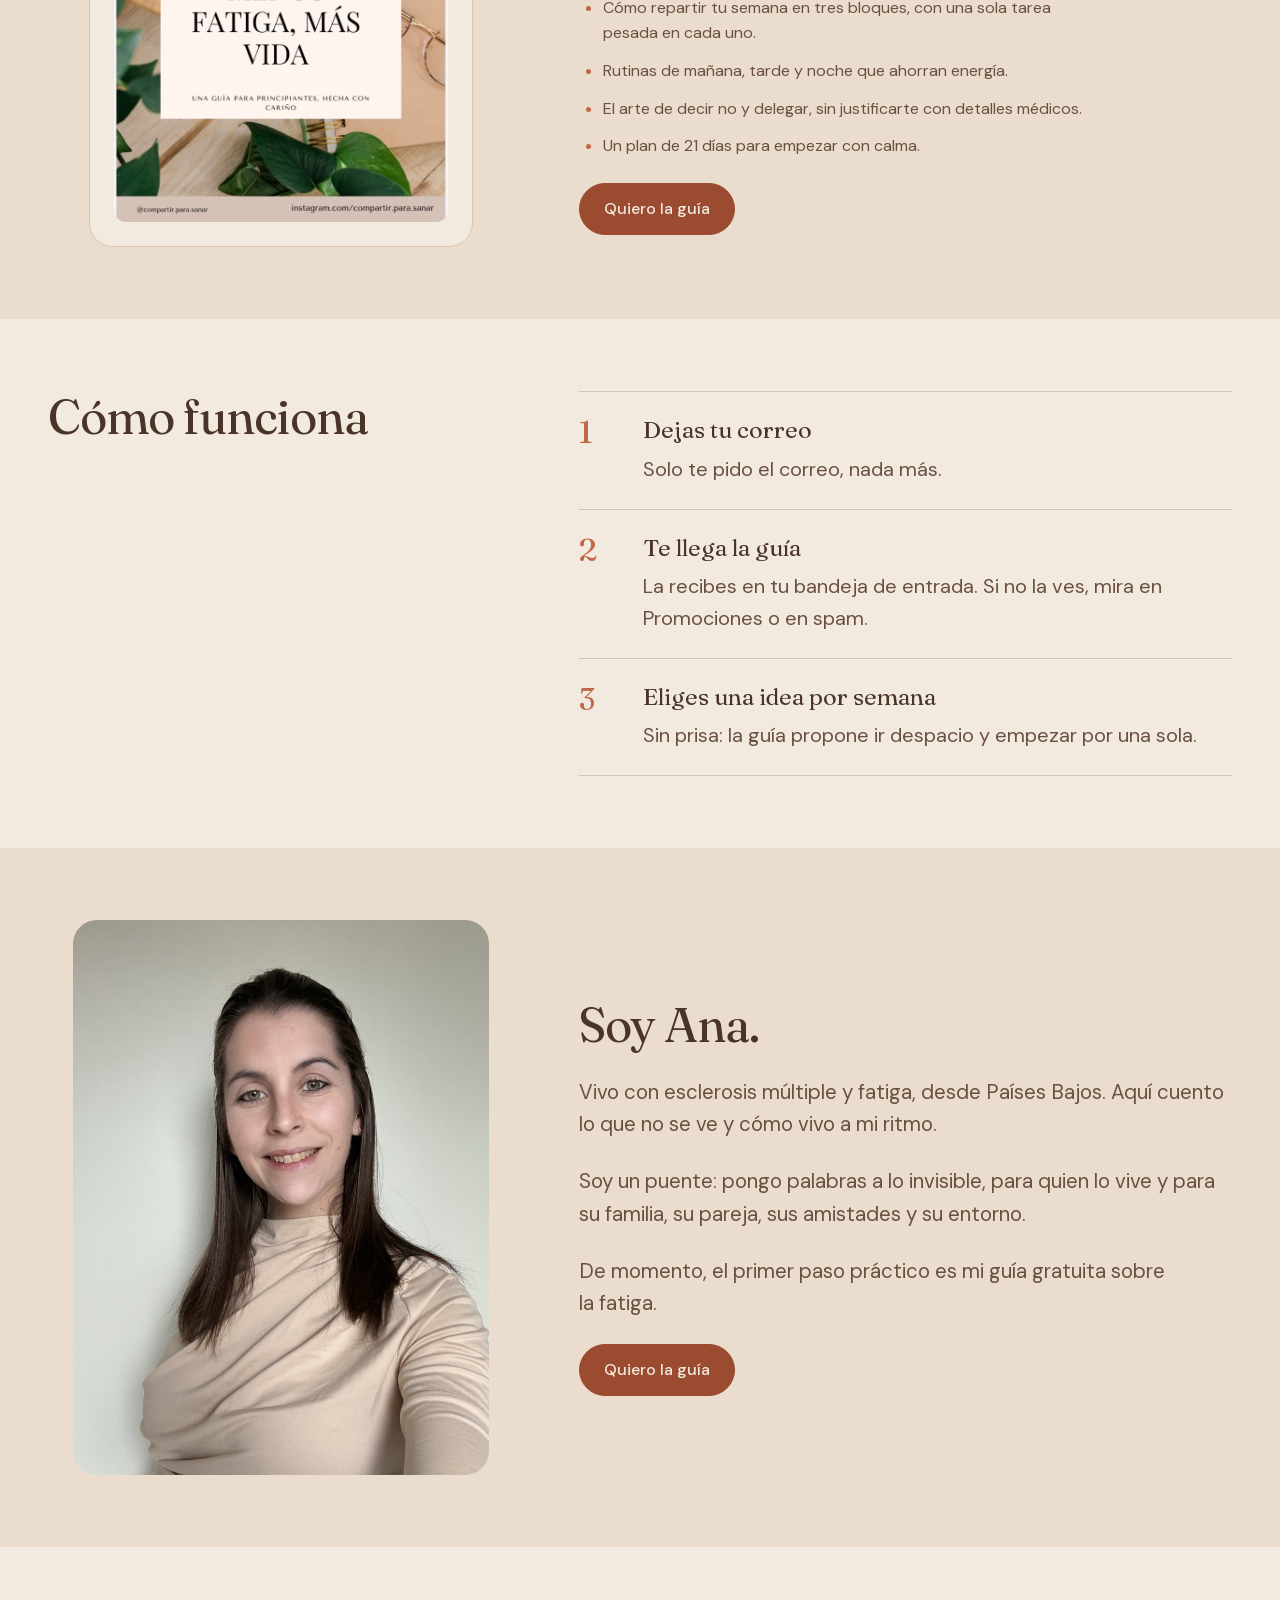
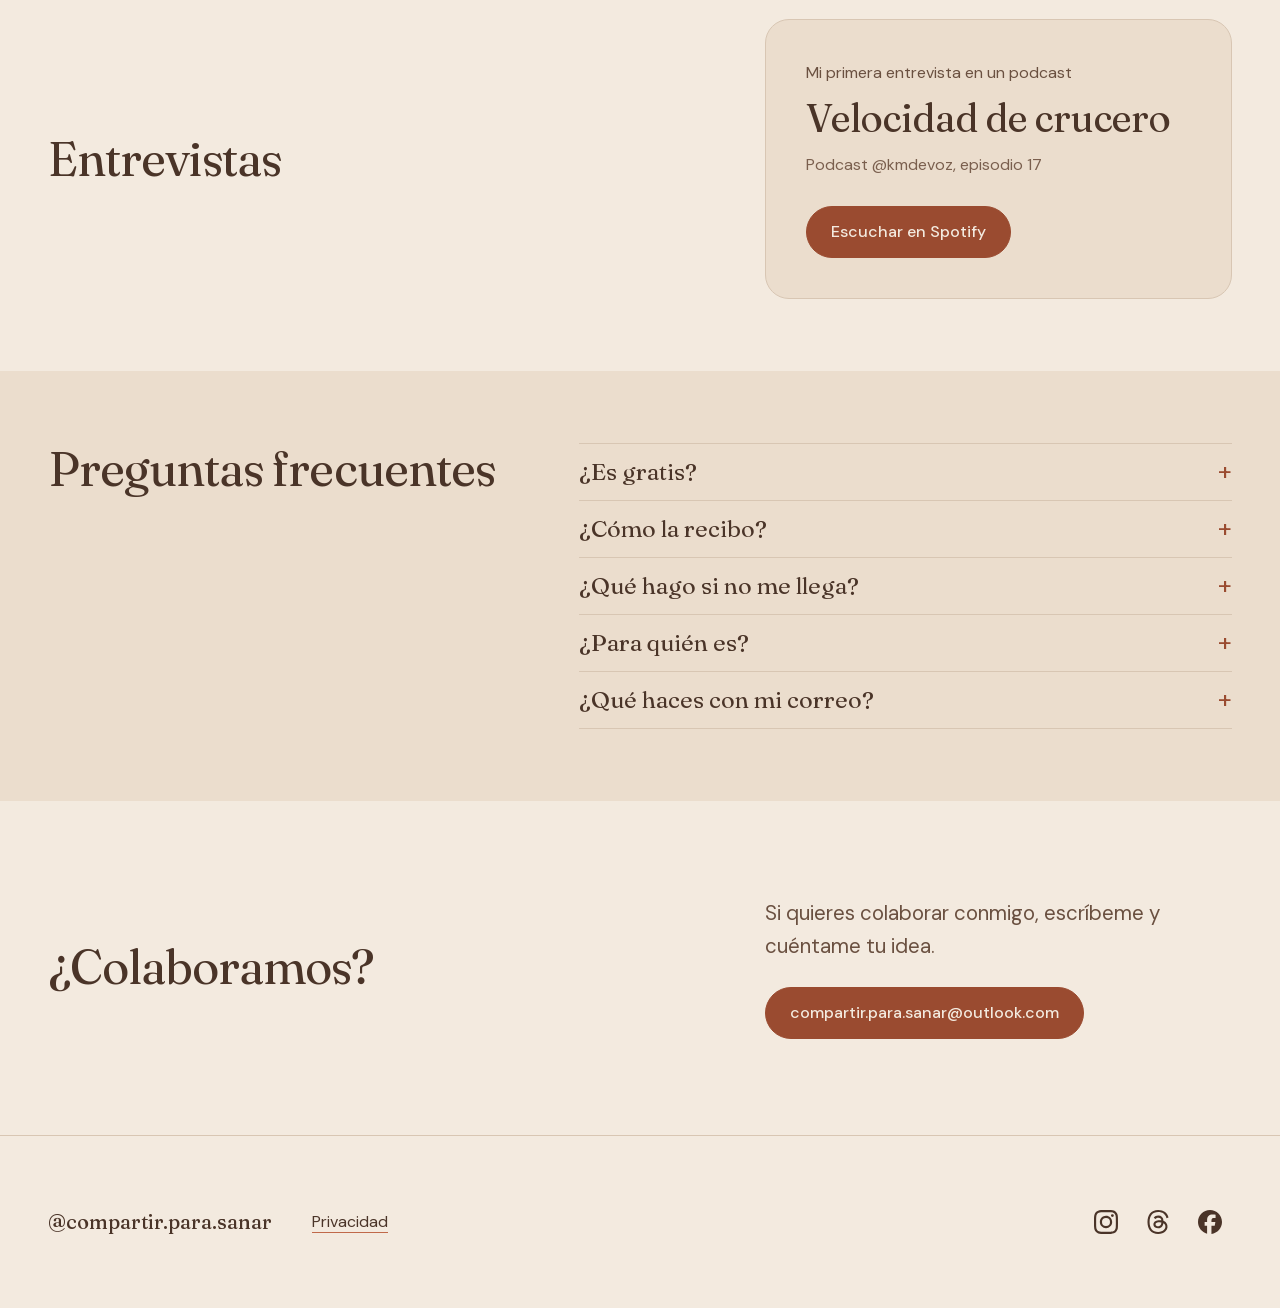
==== commit b5319f54: "Add files via upload" ====
--- a/index.html
+++ b/index.html
@@ -13,8 +13,8 @@
   <meta property="og:title" content="Menos fatiga, más vida">
   <meta property="og:description" content="Una guía práctica con las herramientas que ayudan a Ana a gestionar su energía cada día.">
   <meta property="og:url" content="https://compartirparasanar.github.io/">
-  <meta property="og:image" content="https://compartirparasanar.github.io/img/og.jpg">
-  <meta property="og:image:alt" content="Ana sonriendo, con una trenza larga y un jersey blanco">
+  <meta property="og:image" content="https://compartirparasanar.github.io/img/og-logo.jpg">
+  <meta property="og:image:alt" content="Sello circular terracota de Compartir para sanar, con el texto compartir, para, sanar alrededor">
   <meta name="twitter:card" content="summary_large_image">
   <link rel="stylesheet" href="css/styles.css">
 </head>
--- a/css/styles.css
+++ b/css/styles.css
@@ -0,0 +1,190 @@
+/* Hallmark · shape: Retrato y sello · genre: editorial · theme: custom · job: sign up · idea: "Ana de frente y el sello como firma: una sola acción, mucho aire." · vibe: "calmada, cálida, editorial, seca, mucho aire"
+ * paper: oklch(94% 0.02 75) · accent: oklch(60% 0.12 40) · display: Fraunces · body: DM Sans · hero: Stage, titular a la izquierda y la foto de Ana a la derecha con el sello encima · nav: marca a la izquierda, cuatro enlaces y una acción, fija arriba · footer: marca, aviso médico y redes · imagery: fotografía propia de Ana · signature: el sello circular de la marca sobre la foto
+ * axes: light/roman-serif/warm · posture: Restrained, el terracota solo en la palabra en cursiva y los botones · contrast: pass · fold: pass · v2.0.0 */
+/* Hallmark · pre-emit critique: P4 H4 E4 S4 R4 V3 · weakest: V, sin registro anterior que comparar; la cabecera parte del arco de la guía y no de una cabecera partida estándar */
+/* Hallmark · waive 65 · prompt pinned: the theme was asked for by name, paleta terracota, beige y Fraunces que Ana pidió en su prompt · es la marca de su guía impresa */
+/* Hallmark · waive 38ii · Ana pidió una palabra en cursiva en el titular · una sola palabra, solo en la cabecera, cursiva verdadera */
+/* Hallmark · waive 38iii · Ana pidió una palabra en cursiva terracota en el titular · aparece una sola vez, en la cabecera */
+/* Hallmark · dismissed 58 · Ana eligió esta frase para explicar la guía y sus herramientas · son 15 palabras en dos líneas cortas de la cabecera */
+@import url("./tokens.css");
+@import url("./base.css");
+
+/* Fuentes propias. Los archivos van en /fonts; si faltan, se usa la fuente del sistema. */
+@font-face { font-family: "Fraunces"; font-style: normal; font-weight: 300 700; font-display: swap; src: url("../fonts/fraunces-latin.woff2") format("woff2"); }
+@font-face { font-family: "Fraunces"; font-style: italic; font-weight: 300 700; font-display: swap; src: url("../fonts/fraunces-italic-latin.woff2") format("woff2"); }
+@font-face { font-family: "DM Sans"; font-style: normal; font-weight: 400 600; font-display: swap; src: url("../fonts/dm-sans-latin.woff2") format("woff2"); }
+
+body { font-size: var(--text-lg); line-height: 1.6; }
+
+/* Saltar al contenido */
+.skip-link { position: absolute; left: var(--space-md); top: var(--space-md); z-index: var(--z-toast); padding: var(--space-sm) var(--space-md); background: var(--color-ink); color: var(--color-paper); border-radius: var(--space-sm); transform: translateY(-200%); }
+.skip-link:focus-visible { transform: none; }
+
+/* Navegación: la marca y una sola acción */
+.nav-inner { display: flex; align-items: center; justify-content: space-between; gap: var(--space-lg); min-height: var(--nav-h); }
+.wordmark { font-family: var(--font-display); font-size: var(--text-lg); font-weight: 500; text-decoration: none; letter-spacing: 0; color: var(--color-ink); display: inline-flex; align-items: center; min-height: 44px; }
+.wordmark:hover { color: var(--color-accent-deep); }
+
+/* Botones: un solo estilo primario, uno discreto */
+.btn { display: inline-flex; align-items: center; justify-content: center; min-height: 52px; padding: var(--space-sm) var(--space-lg); border-radius: var(--radius-pill); border: 1px solid var(--color-accent-deep); background: var(--color-accent-deep); color: var(--color-paper); font-family: var(--font-body); font-size: var(--text-md); font-weight: 500; text-decoration: none; cursor: pointer; transition: background-color var(--dur-short) var(--ease-out), border-color var(--dur-short) var(--ease-out), transform var(--dur-short) var(--ease-out); }
+.btn:hover { background: var(--color-ink); border-color: var(--color-ink); }
+.btn:active { transform: translateY(1px); }
+.btn:focus-visible { outline: 2px solid var(--color-focus); outline-offset: 3px; }
+.btn[aria-disabled="true"], .btn:disabled { opacity: 0.5; cursor: not-allowed; }
+.btn-quiet { background: transparent; color: var(--color-accent-deep); min-height: 44px; }
+.btn-quiet:hover { background: var(--color-accent-deep); border-color: var(--color-accent-deep); color: var(--color-paper); }
+.link { display: inline-flex; align-items: center; min-height: 44px; font-size: var(--text-md); color: var(--color-ink); text-decoration-line: underline; text-decoration-color: var(--color-accent); text-decoration-thickness: 1px; text-underline-offset: 0.3em; transition: color var(--dur-short) var(--ease-out); }
+.link:hover { color: var(--color-accent-deep); }
+.link:active { color: var(--color-ink-2); }
+.link:focus-visible { outline: 2px solid var(--color-focus); outline-offset: 3px; }
+
+/* Cabecera */
+.hero { padding-block: var(--space-lg) var(--space-2xl); }
+.hero-grid { display: grid; grid-template-columns: minmax(0, 7fr) minmax(0, 5fr); gap: var(--space-2xl); align-items: center; min-height: calc(100svh - var(--nav-h) - var(--space-2xl)); }
+.hero-text { display: grid; gap: var(--space-lg); justify-items: start; }
+.hero h1 { font-size: var(--text-display); font-weight: 400; line-height: 1.05; letter-spacing: var(--tracking-display); color: var(--color-ink); font-variation-settings: "opsz" 144; }
+.hero h1 em { font-style: italic; color: var(--color-accent); }
+.lede { font-size: var(--text-lead); color: var(--color-ink-2); max-width: 34ch; }
+.actions { display: flex; flex-wrap: wrap; align-items: center; gap: var(--space-lg); margin-top: var(--space-xs); }
+
+/* La foto */
+.hero-photo { position: relative; margin: 0; width: min(100%, 27rem); justify-self: center; aspect-ratio: 3 / 4; }
+.hero-photo img { width: 100%; height: 100%; object-fit: cover; object-position: 58% 30%; border-radius: var(--radius-card); background: var(--color-paper-2); }
+
+/* Redes */
+.redes { display: flex; align-items: center; gap: var(--space-xs); }
+.redes-label { font-size: var(--text-md); color: var(--color-ink-2); margin-right: var(--space-xs); }
+.red { display: inline-flex; align-items: center; justify-content: center; width: 2.75rem; height: 2.75rem; border-radius: var(--radius-pill); color: var(--color-ink); transition: color var(--dur-short) var(--ease-out), background-color var(--dur-short) var(--ease-out); }
+.red:hover { color: var(--color-accent-deep); background: var(--color-paper-2); }
+.red:active { background: var(--color-paper-3); }
+.red:focus-visible { outline: 2px solid var(--color-focus); outline-offset: 2px; }
+.red[aria-disabled="true"] { cursor: default; }
+.red-icon { width: 1.5rem; height: 1.5rem; }
+
+/* Colaboraciones */
+.colabora { background: var(--color-paper); padding-block: var(--space-3xl); }
+.colabora-grid { display: grid; grid-template-columns: minmax(0, 7fr) minmax(0, 5fr); gap: var(--space-2xl); align-items: center; }
+.colabora h2 { font-size: var(--text-section); font-weight: 400; line-height: 1.1; letter-spacing: var(--tracking-display); color: var(--color-ink); }
+.colabora-text { display: grid; gap: var(--space-lg); justify-items: start; }
+.colabora-text p { font-size: var(--text-lead); color: var(--color-ink-2); }
+
+.seal { position: absolute; left: calc(-1 * var(--space-xl)); bottom: var(--space-xl); width: 8rem; height: 8rem; }
+.seal-text { font-family: var(--font-display); font-size: 25px; font-weight: 400; }
+
+@media (max-width: 60rem) {
+  .hero-grid { grid-template-columns: minmax(0, 1fr); gap: var(--space-xl); min-height: 0; }
+  .hero-photo { width: min(84%, 24rem); justify-self: start; }
+  .colabora-grid { grid-template-columns: minmax(0, 1fr); gap: var(--space-lg); }
+  .seal { left: auto; right: var(--space-md); bottom: var(--space-md); width: 6rem; height: 6rem; }
+}
+@media (max-width: 40rem) {
+  :root { --nav-h: 64px; }
+  .wordmark { font-size: var(--text-md); }
+  .hero { padding-block: var(--space-md) var(--space-xl); }
+  .nav-inner .btn-nav { padding-inline: var(--space-md); }
+}
+@media (prefers-reduced-motion: reduce) {
+  .btn, .link { transition: none; }
+  .btn:active { transform: none; }
+}
+
+/* ===== Página completa ===== */
+html { scroll-padding-top: calc(var(--nav-h) + var(--space-md)); }
+.site-header { position: sticky; top: 0; z-index: var(--z-sticky-nav); background: var(--color-paper); }
+.nav-links { display: flex; align-items: center; gap: var(--space-xl); margin-left: auto; margin-right: var(--space-xl); }
+.nav-links a { display: inline-flex; align-items: center; min-height: 44px; font-size: var(--text-md); color: var(--color-ink); text-decoration: none; transition: color var(--dur-short) var(--ease-out); }
+.nav-links a:hover { color: var(--color-accent-deep); }
+.nav-links a:active { color: var(--color-ink-2); }
+.nav-links a:focus-visible { outline: 2px solid var(--color-focus); outline-offset: 2px; }
+
+.section { padding-block: calc(var(--section-gap) / 2); }
+.section-tint { background: var(--color-paper-2); }
+.section h2 { font-size: var(--text-section); font-weight: 400; line-height: 1.1; letter-spacing: var(--tracking-display); color: var(--color-ink); }
+.split { display: grid; grid-template-columns: minmax(0, 7fr) minmax(0, 5fr); gap: var(--space-2xl); align-items: center; }
+.split-media { grid-template-columns: minmax(0, 5fr) minmax(0, 7fr); }
+.split-text { display: grid; gap: var(--space-lg); justify-items: start; }
+.split-text p { font-size: var(--text-lead); color: var(--color-ink-2); }
+.plain { font-style: normal; font-family: var(--font-display); color: var(--color-ink); }
+
+.portrait { margin: 0; width: min(100%, 26rem); justify-self: center; }
+.portrait img { width: 100%; height: auto; border-radius: var(--radius-card); background: var(--color-paper-2); }
+.cover { margin: 0; width: min(100%, 24rem); justify-self: center; padding: var(--space-lg); background: var(--color-paper); border: 1px solid var(--color-rule); border-radius: var(--radius-card); }
+.cover img { width: 100%; height: auto; border-radius: var(--space-sm); }
+
+.interview { display: grid; gap: var(--space-sm); justify-items: start; padding: var(--space-xl); background: var(--color-paper-2); border-radius: var(--radius-card); border: 1px solid var(--color-rule); }
+.interview-kicker { font-size: var(--text-md); color: var(--color-ink-2); }
+.interview-title { font-family: var(--font-display); font-size: var(--text-3xl); line-height: 1.1; color: var(--color-ink); }
+.interview-meta { font-size: var(--text-md); color: var(--color-muted); margin-bottom: var(--space-md); }
+
+.site-footer { padding-block: var(--space-2xl); border-top: 1px solid var(--color-rule); }
+.footer-inner { display: flex; align-items: center; justify-content: space-between; gap: var(--space-xl); }
+.footer-brand { display: flex; align-items: center; }
+
+@media (max-width: 60rem) {
+  .split, .split-media { grid-template-columns: minmax(0, 1fr); gap: var(--space-xl); }
+  .footer-inner { flex-direction: column; align-items: flex-start; }
+}
+@media (max-width: 40rem) {
+  .interview { padding: var(--space-lg); }
+  .interview-title { font-size: var(--text-2xl); }
+}
+
+
+[data-email] { max-width: 100%; text-align: center; overflow-wrap: anywhere; }
+
+/* Privacidad y notas */
+.link-inline { color: var(--color-accent-deep); text-decoration-line: underline; text-decoration-thickness: 1px; text-underline-offset: 0.2em; }
+.link-inline:hover { color: var(--color-ink); }
+.link-inline:focus-visible { outline: 2px solid var(--color-focus); outline-offset: 2px; }
+.footer-brand { gap: var(--space-xl); flex-wrap: wrap; }
+.legal { max-width: 46rem; padding-block: var(--space-2xl) var(--space-3xl); display: grid; gap: var(--space-xl); }
+.legal h1 { font-size: var(--text-display-s); font-weight: 400; line-height: 1.1; letter-spacing: var(--tracking-display); color: var(--color-ink); }
+.legal section { display: grid; gap: var(--space-xs); }
+.legal h2 { font-size: var(--text-title); font-weight: 500; line-height: 1.2; color: var(--color-ink); }
+.legal p { font-size: var(--text-lg); color: var(--color-ink-2); }
+
+/* Cabecera más marcada */
+.site-header { border-bottom: 1px solid transparent; transition: border-color var(--dur-short) var(--ease-out); }
+.site-header.is-scrolled { border-bottom-color: var(--color-rule); }
+.nav-links a { position: relative; font-weight: 500; }
+.nav-links a::after { content: ""; position: absolute; left: 0; right: 0; bottom: var(--space-xs); height: 2px; background: var(--color-accent); transform: scaleX(0); transform-origin: left; transition: transform var(--dur-short) var(--ease-out); }
+.nav-links a:hover::after, .nav-links a[aria-current="true"]::after { transform: scaleX(1); }
+.nav-links a[aria-current="true"] { color: var(--color-ink); }
+.btn-nav { min-height: 44px; padding-inline: var(--space-lg); }
+@media (prefers-reduced-motion: reduce) {
+  .nav-links a::after, .site-header { transition: none; }
+}
+
+/* Cabecera: enlaces visibles desde 56rem; más juntos hasta 75rem */
+@media (max-width: 75rem) {
+  .nav-links { gap: var(--space-lg); margin-right: var(--space-lg); }
+}
+@media (max-width: 56rem) {
+  .nav-links { display: none; }
+  .nav-inner .btn-nav { margin-left: auto; }
+}
+
+/* Qué incluye la guía */
+.split-text .guide-intro { font-size: var(--text-md); color: var(--color-muted); }
+.guide-list { margin: 0; padding: 0 0 0 var(--space-lg); display: grid; gap: var(--space-sm); font-size: var(--text-md); color: var(--color-ink-2); max-width: 46ch; }
+.guide-list li::marker { color: var(--color-accent); }
+
+/* Cómo funciona y preguntas frecuentes */
+.split-faq { grid-template-columns: minmax(0, 5fr) minmax(0, 7fr); align-items: start; }
+.steps { list-style: none; margin: 0; padding: 0; counter-reset: paso; border-bottom: 1px solid var(--color-rule); }
+.steps li { counter-increment: paso; display: grid; grid-template-columns: var(--space-xl) minmax(0, 1fr); gap: var(--space-lg); padding-block: var(--space-lg); border-top: 1px solid var(--color-rule); }
+.steps li::before { content: counter(paso); font-family: var(--font-display); font-size: var(--text-2xl); line-height: 1; color: var(--color-accent); }
+.step-title { font-family: var(--font-display); font-size: var(--text-title); line-height: 1.2; color: var(--color-ink); margin-bottom: var(--space-xs); }
+.steps p:not(.step-title) { font-size: var(--text-lg); color: var(--color-ink-2); }
+.faq { border-bottom: 1px solid var(--color-rule); }
+.faq details { border-top: 1px solid var(--color-rule); }
+.faq summary { display: flex; align-items: center; justify-content: space-between; gap: var(--space-lg); min-height: 3.5rem; padding-block: var(--space-sm); font-family: var(--font-display); font-size: var(--text-title); line-height: 1.25; color: var(--color-ink); cursor: pointer; list-style: none; }
+.faq summary::-webkit-details-marker { display: none; }
+.faq summary::after { content: "+"; font-family: var(--font-body); font-size: var(--text-xl); color: var(--color-accent-deep); flex: none; }
+.faq details[open] summary::after { content: "\2212"; }
+.faq summary:hover { color: var(--color-accent-deep); }
+.faq summary:focus-visible { outline: 2px solid var(--color-focus); outline-offset: 2px; }
+.faq details p { padding-bottom: var(--space-lg); font-size: var(--text-lg); color: var(--color-ink-2); max-width: 56ch; }
+@media (max-width: 60rem) {
+  .split-faq { grid-template-columns: minmax(0, 1fr); }
+}
